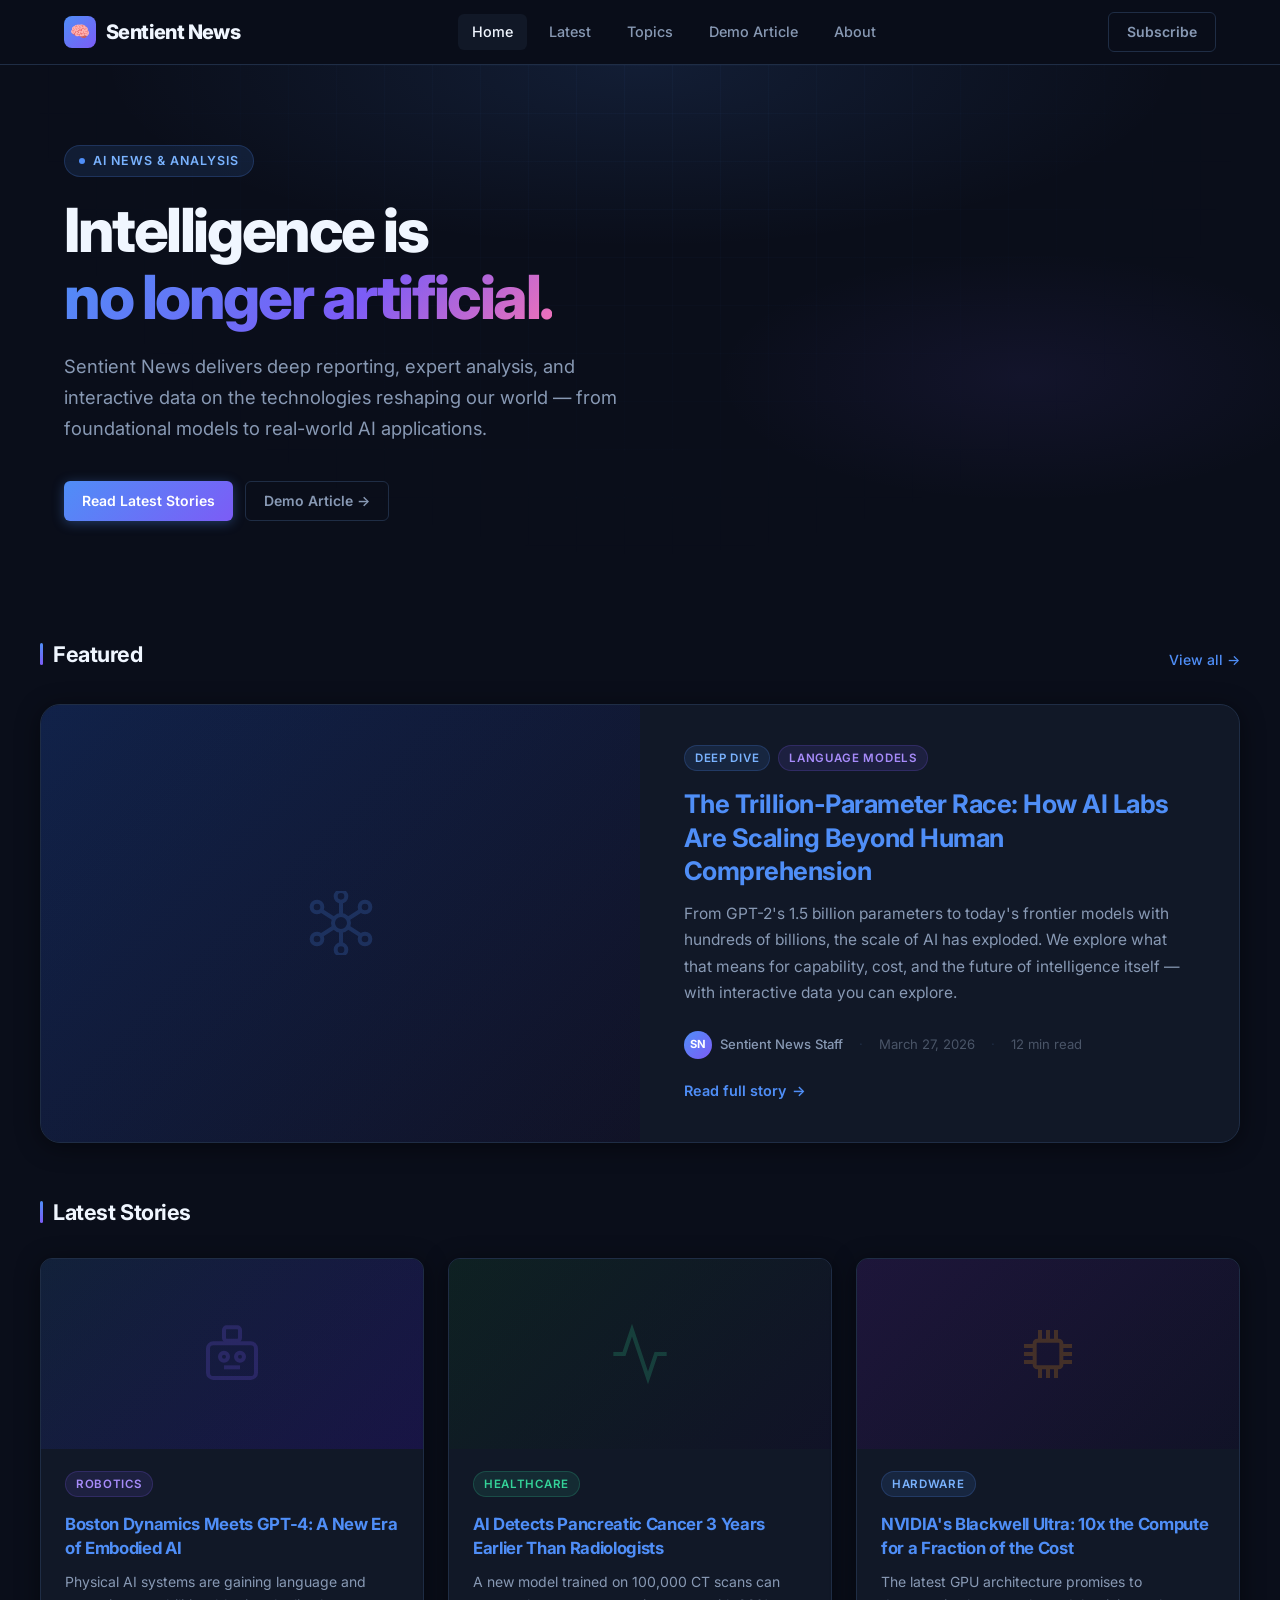
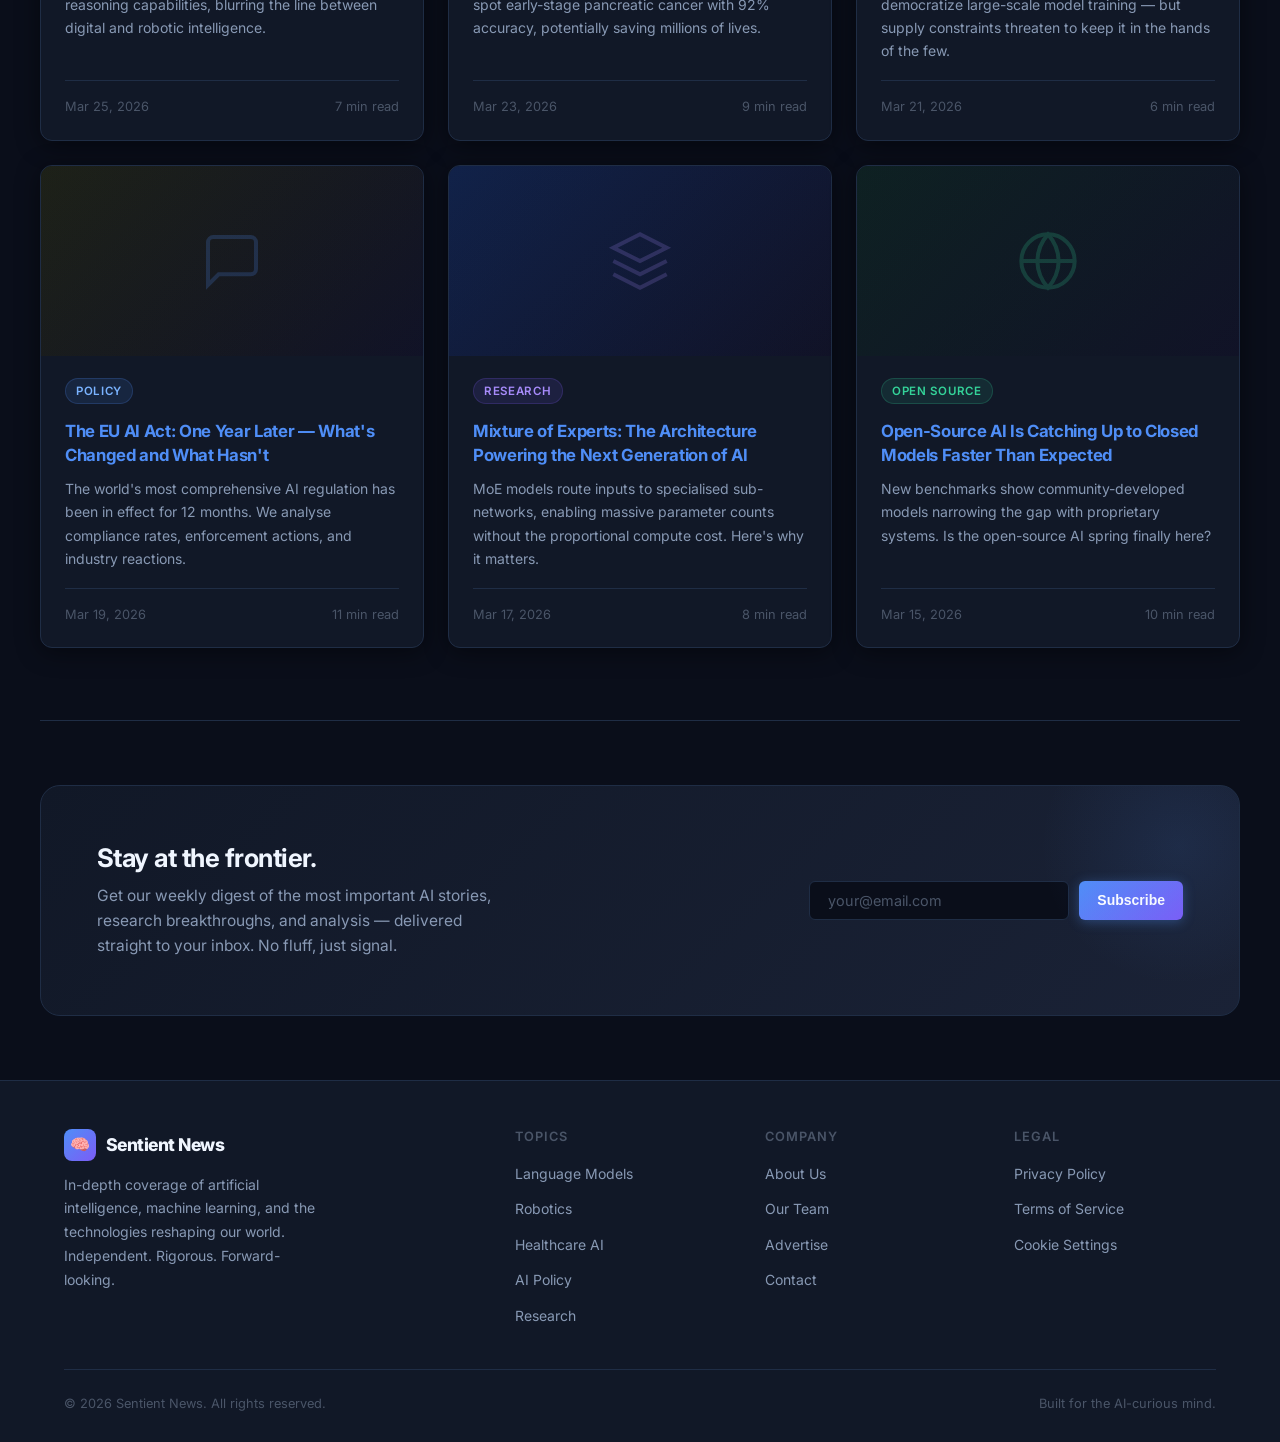
==== index.html @ 93f4b69e "Changes before error encountered Agent-Logs-Url: https://github.com/henleyhs/newsblog9eng/sessions/9" ====
<!DOCTYPE html>
<html lang="en">
<head>
  <meta charset="UTF-8" />
  <meta name="viewport" content="width=device-width, initial-scale=1.0" />
  <title>Sentient News — AI News &amp; Analysis</title>
  <meta name="description" content="Sentient News is your source for in-depth coverage of artificial intelligence, machine learning, and the future of technology." />

  <!-- Fonts -->
  <link rel="preconnect" href="https://fonts.googleapis.com" />
  <link rel="preconnect" href="https://fonts.gstatic.com" crossorigin />
  <link href="https://fonts.googleapis.com/css2?family=Inter:wght@400;500;600;700;800&display=swap" rel="stylesheet" />

  <!-- Styles -->
  <link rel="stylesheet" href="css/style.css" />

  <!-- Favicon (inline SVG data URI) -->
  <link rel="icon" href="data:image/svg+xml,<svg xmlns='http://www.w3.org/2000/svg' viewBox='0 0 32 32'><rect width='32' height='32' rx='8' fill='%234f8ef7'/><text y='22' x='5' font-size='18' fill='white'>🧠</text></svg>" />
</head>
<body>

  <!-- ═══════════════ NAVBAR ═══════════════ -->
  <header class="navbar" role="banner">
    <div class="navbar__inner">
      <a href="index.html" class="navbar__brand" aria-label="Sentient News home">
        <div class="navbar__brand-icon" aria-hidden="true">🧠</div>
        Sentient News
      </a>

      <nav class="navbar__nav" aria-label="Main navigation">
        <a href="index.html" class="active">Home</a>
        <a href="#latest">Latest</a>
        <a href="#topics">Topics</a>
        <a href="article.html">Demo Article</a>
        <a href="#about">About</a>
      </nav>

      <div class="navbar__cta">
        <a href="#newsletter" class="btn btn--outline">Subscribe</a>
        <button class="navbar__hamburger" aria-label="Toggle navigation" aria-expanded="false">
          <span></span><span></span><span></span>
        </button>
      </div>
    </div>
  </header>

  <!-- ═══════════════ HERO ═══════════════ -->
  <main>
    <section class="hero" aria-label="Site hero">
      <div class="hero__bg" aria-hidden="true"></div>
      <div class="hero__grid-lines" aria-hidden="true"></div>
      <div class="hero__inner">
        <div class="hero__eyebrow">
          <span class="hero__eyebrow-dot" aria-hidden="true"></span>
          AI News &amp; Analysis
        </div>
        <h1 class="hero__title">
          Intelligence is <br />
          <span class="hero__title-gradient">no longer artificial.</span>
        </h1>
        <p class="hero__subtitle">
          Sentient News delivers deep reporting, expert analysis, and interactive data on
          the technologies reshaping our world — from foundational models to real-world AI applications.
        </p>
        <div class="hero__actions">
          <a href="#latest" class="btn btn--primary">Read Latest Stories</a>
          <a href="article.html" class="btn btn--outline">Demo Article →</a>
        </div>
      </div>
    </section>

    <!-- ═══════════════ FEATURED ARTICLE ═══════════════ -->
    <section class="featured-section container" id="latest" aria-label="Featured article">
      <div class="section-header">
        <h2 class="section-title">Featured</h2>
        <a href="article.html" class="section-link">View all →</a>
      </div>

      <article class="featured-card">
        <div class="featured-card__image">
          <!-- Replace with: <img src="images/featured.jpg" alt="..." /> -->
          <div class="img-placeholder img-placeholder--neural" style="min-height:340px;">
            <svg xmlns="http://www.w3.org/2000/svg" viewBox="0 0 24 24" fill="none" stroke="#4f8ef7" stroke-width="1.5">
              <circle cx="12" cy="12" r="3"/>
              <circle cx="3"  cy="6"  r="2"/><circle cx="21" cy="6"  r="2"/>
              <circle cx="3"  cy="18" r="2"/><circle cx="21" cy="18" r="2"/>
              <circle cx="12" cy="2"  r="2"/><circle cx="12" cy="22" r="2"/>
              <line x1="12" y1="9"  x2="12" y2="4"/>
              <line x1="12" y1="15" x2="12" y2="20"/>
              <line x1="9.5"  y1="10.5" x2="4.8"  y2="7.5"/>
              <line x1="14.5" y1="10.5" x2="19.2" y2="7.5"/>
              <line x1="9.5"  y1="13.5" x2="4.8"  y2="16.5"/>
              <line x1="14.5" y1="13.5" x2="19.2" y2="16.5"/>
            </svg>
          </div>
        </div>
        <div class="featured-card__content">
          <div class="article-tags">
            <span class="tag">Deep Dive</span>
            <span class="tag tag--purple">Language Models</span>
          </div>
          <h3 class="article-title">
            <a href="article.html">The Trillion-Parameter Race: How AI Labs Are Scaling Beyond Human Comprehension</a>
          </h3>
          <p class="article-excerpt">
            From GPT-2's 1.5 billion parameters to today's frontier models with hundreds of billions,
            the scale of AI has exploded. We explore what that means for capability, cost,
            and the future of intelligence itself — with interactive data you can explore.
          </p>
          <div class="article-meta">
            <div class="article-meta__author">
              <div class="avatar" aria-hidden="true">SN</div>
              <span>Sentient News Staff</span>
            </div>
            <span class="article-meta__sep" aria-hidden="true">·</span>
            <span>March 27, 2026</span>
            <span class="article-meta__sep" aria-hidden="true">·</span>
            <span>12 min read</span>
          </div>
          <a href="article.html" class="read-more-link" aria-label="Read the full article about AI scaling">
            Read full story <span aria-hidden="true">→</span>
          </a>
        </div>
      </article>
    </section>

    <!-- ═══════════════ ARTICLE GRID ═══════════════ -->
    <section class="articles-section container" aria-label="Latest articles">
      <div class="section-header">
        <h2 class="section-title">Latest Stories</h2>
      </div>

      <div class="articles-grid" id="latest-articles">

        <!-- Card 1 -->
        <article class="article-card">
          <div class="article-card__image">
            <!-- Replace with: <img src="images/article-1.jpg" alt="..." /> -->
            <div class="img-placeholder img-placeholder--robot">
              <svg xmlns="http://www.w3.org/2000/svg" viewBox="0 0 24 24" fill="none" stroke="#7c5cf6" stroke-width="1.5">
                <rect x="3" y="8" width="18" height="13" rx="2"/><rect x="9" y="2" width="6" height="5" rx="1"/>
                <line x1="12" y1="7" x2="12" y2="8"/>
                <circle cx="9"  cy="13" r="1.5"/><circle cx="15" cy="13" r="1.5"/>
                <line x1="9" y1="17" x2="15" y2="17"/>
              </svg>
            </div>
          </div>
          <div class="article-card__body">
            <div class="article-tags"><span class="tag tag--purple">Robotics</span></div>
            <h3 class="article-card__title">
              <a href="article.html">Boston Dynamics Meets GPT-4: A New Era of Embodied AI</a>
            </h3>
            <p class="article-card__excerpt">
              Physical AI systems are gaining language and reasoning capabilities, blurring the line between digital and robotic intelligence.
            </p>
            <div class="article-card__footer">
              <span>Mar 25, 2026</span>
              <span>7 min read</span>
            </div>
          </div>
        </article>

        <!-- Card 2 -->
        <article class="article-card">
          <div class="article-card__image">
            <div class="img-placeholder img-placeholder--data">
              <svg xmlns="http://www.w3.org/2000/svg" viewBox="0 0 24 24" fill="none" stroke="#34d399" stroke-width="1.5">
                <polyline points="22 12 18 12 15 21 9 3 6 12 2 12"/>
              </svg>
            </div>
          </div>
          <div class="article-card__body">
            <div class="article-tags"><span class="tag tag--green">Healthcare</span></div>
            <h3 class="article-card__title">
              <a href="article.html">AI Detects Pancreatic Cancer 3 Years Earlier Than Radiologists</a>
            </h3>
            <p class="article-card__excerpt">
              A new model trained on 100,000 CT scans can spot early-stage pancreatic cancer with 92% accuracy, potentially saving millions of lives.
            </p>
            <div class="article-card__footer">
              <span>Mar 23, 2026</span>
              <span>9 min read</span>
            </div>
          </div>
        </article>

        <!-- Card 3 -->
        <article class="article-card">
          <div class="article-card__image">
            <div class="img-placeholder img-placeholder--chip">
              <svg xmlns="http://www.w3.org/2000/svg" viewBox="0 0 24 24" fill="none" stroke="#f59e0b" stroke-width="1.5">
                <rect x="7" y="7" width="10" height="10" rx="1"/>
                <line x1="9" y1="7" x2="9" y2="3"/><line x1="12" y1="7" x2="12" y2="3"/><line x1="15" y1="7" x2="15" y2="3"/>
                <line x1="9" y1="21" x2="9" y2="17"/><line x1="12" y1="21" x2="12" y2="17"/><line x1="15" y1="21" x2="15" y2="17"/>
                <line x1="7" y1="9" x2="3" y2="9"/><line x1="7" y1="12" x2="3" y2="12"/><line x1="7" y1="15" x2="3" y2="15"/>
                <line x1="21" y1="9" x2="17" y2="9"/><line x1="21" y1="12" x2="17" y2="12"/><line x1="21" y1="15" x2="17" y2="15"/>
              </svg>
            </div>
          </div>
          <div class="article-card__body">
            <div class="article-tags"><span class="tag">Hardware</span></div>
            <h3 class="article-card__title">
              <a href="article.html">NVIDIA's Blackwell Ultra: 10x the Compute for a Fraction of the Cost</a>
            </h3>
            <p class="article-card__excerpt">
              The latest GPU architecture promises to democratize large-scale model training — but supply constraints threaten to keep it in the hands of the few.
            </p>
            <div class="article-card__footer">
              <span>Mar 21, 2026</span>
              <span>6 min read</span>
            </div>
          </div>
        </article>

        <!-- Card 4 -->
        <article class="article-card">
          <div class="article-card__image">
            <div class="img-placeholder img-placeholder--lang">
              <svg xmlns="http://www.w3.org/2000/svg" viewBox="0 0 24 24" fill="none" stroke="#4f8ef7" stroke-width="1.5">
                <path d="M21 15a2 2 0 0 1-2 2H7l-4 4V5a2 2 0 0 1 2-2h14a2 2 0 0 1 2 2z"/>
              </svg>
            </div>
          </div>
          <div class="article-card__body">
            <div class="article-tags"><span class="tag">Policy</span></div>
            <h3 class="article-card__title">
              <a href="article.html">The EU AI Act: One Year Later — What's Changed and What Hasn't</a>
            </h3>
            <p class="article-card__excerpt">
              The world's most comprehensive AI regulation has been in effect for 12 months. We analyse compliance rates, enforcement actions, and industry reactions.
            </p>
            <div class="article-card__footer">
              <span>Mar 19, 2026</span>
              <span>11 min read</span>
            </div>
          </div>
        </article>

        <!-- Card 5 -->
        <article class="article-card">
          <div class="article-card__image">
            <div class="img-placeholder img-placeholder--neural">
              <svg xmlns="http://www.w3.org/2000/svg" viewBox="0 0 24 24" fill="none" stroke="#a78bfa" stroke-width="1.5">
                <path d="M12 2L2 7l10 5 10-5-10-5z"/>
                <path d="M2 17l10 5 10-5"/>
                <path d="M2 12l10 5 10-5"/>
              </svg>
            </div>
          </div>
          <div class="article-card__body">
            <div class="article-tags"><span class="tag tag--purple">Research</span></div>
            <h3 class="article-card__title">
              <a href="article.html">Mixture of Experts: The Architecture Powering the Next Generation of AI</a>
            </h3>
            <p class="article-card__excerpt">
              MoE models route inputs to specialised sub-networks, enabling massive parameter counts without the proportional compute cost. Here's why it matters.
            </p>
            <div class="article-card__footer">
              <span>Mar 17, 2026</span>
              <span>8 min read</span>
            </div>
          </div>
        </article>

        <!-- Card 6 -->
        <article class="article-card">
          <div class="article-card__image">
            <div class="img-placeholder img-placeholder--data">
              <svg xmlns="http://www.w3.org/2000/svg" viewBox="0 0 24 24" fill="none" stroke="#34d399" stroke-width="1.5">
                <circle cx="12" cy="12" r="10"/>
                <line x1="2" y1="12" x2="22" y2="12"/>
                <path d="M12 2a15.3 15.3 0 0 1 4 10 15.3 15.3 0 0 1-4 10 15.3 15.3 0 0 1-4-10 15.3 15.3 0 0 1 4-10z"/>
              </svg>
            </div>
          </div>
          <div class="article-card__body">
            <div class="article-tags"><span class="tag tag--green">Open Source</span></div>
            <h3 class="article-card__title">
              <a href="article.html">Open-Source AI Is Catching Up to Closed Models Faster Than Expected</a>
            </h3>
            <p class="article-card__excerpt">
              New benchmarks show community-developed models narrowing the gap with proprietary systems. Is the open-source AI spring finally here?
            </p>
            <div class="article-card__footer">
              <span>Mar 15, 2026</span>
              <span>10 min read</span>
            </div>
          </div>
        </article>

      </div><!-- /.articles-grid -->
    </section>

    <!-- ═══════════════ NEWSLETTER ═══════════════ -->
    <section class="newsletter-section container" id="newsletter" aria-label="Newsletter signup">
      <div class="newsletter-box">
        <div class="newsletter-box__text">
          <h2>Stay at the frontier.</h2>
          <p>
            Get our weekly digest of the most important AI stories, research breakthroughs,
            and analysis — delivered straight to your inbox. No fluff, just signal.
          </p>
        </div>
        <form class="newsletter-form" aria-label="Email subscription form">
          <label for="newsletter-email" class="sr-only">Email address</label>
          <input
            type="email"
            id="newsletter-email"
            name="email"
            placeholder="your@email.com"
            required
            autocomplete="email"
          />
          <button type="submit" class="btn btn--primary">Subscribe</button>
        </form>
      </div>
    </section>

  </main>

  <!-- ═══════════════ FOOTER ═══════════════ -->
  <footer class="footer" role="contentinfo" id="about">
    <div class="footer__inner">
      <div class="footer__top">
        <div class="footer__brand">
          <a href="index.html" class="navbar__brand" style="font-size:1.1rem;">
            <div class="navbar__brand-icon" aria-hidden="true">🧠</div>
            Sentient News
          </a>
          <p>
            In-depth coverage of artificial intelligence, machine learning,
            and the technologies reshaping our world. Independent. Rigorous. Forward-looking.
          </p>
        </div>

        <div class="footer__col">
          <h4>Topics</h4>
          <ul>
            <li><a href="#">Language Models</a></li>
            <li><a href="#">Robotics</a></li>
            <li><a href="#">Healthcare AI</a></li>
            <li><a href="#">AI Policy</a></li>
            <li><a href="#">Research</a></li>
          </ul>
        </div>

        <div class="footer__col">
          <h4>Company</h4>
          <ul>
            <li><a href="#">About Us</a></li>
            <li><a href="#">Our Team</a></li>
            <li><a href="#">Advertise</a></li>
            <li><a href="#">Contact</a></li>
          </ul>
        </div>

        <div class="footer__col">
          <h4>Legal</h4>
          <ul>
            <li><a href="#">Privacy Policy</a></li>
            <li><a href="#">Terms of Service</a></li>
            <li><a href="#">Cookie Settings</a></li>
          </ul>
        </div>
      </div>

      <div class="footer__bottom">
        <span>© 2026 Sentient News. All rights reserved.</span>
        <span>Built for the AI-curious mind.</span>
      </div>
    </div>
  </footer>

  <!-- Visually hidden utility -->
  <style>.sr-only{position:absolute;width:1px;height:1px;padding:0;margin:-1px;overflow:hidden;clip:rect(0,0,0,0);white-space:nowrap;border:0}</style>

  <!-- Scripts -->
  <script src="js/main.js"></script>
</body>
</html>
---- css/style.css ----
/* =========================================
   Sentient News — Global Styles
   ========================================= */

:root {
  --color-bg: #0a0e1a;
  --color-surface: #111827;
  --color-surface-2: #1a2236;
  --color-border: #1f2d45;
  --color-accent: #4f8ef7;
  --color-accent-2: #7c5cf6;
  --color-accent-glow: rgba(79, 142, 247, 0.18);
  --color-text: #e2e8f0;
  --color-text-muted: #8899b4;
  --color-text-faint: #4a5568;
  --color-heading: #f0f6ff;
  --color-tag-bg: rgba(79, 142, 247, 0.12);
  --color-tag-text: #7ab3ff;
  --color-success: #34d399;
  --radius-sm: 6px;
  --radius-md: 12px;
  --radius-lg: 20px;
  --font-sans: 'Inter', system-ui, -apple-system, BlinkMacSystemFont, 'Segoe UI', sans-serif;
  --font-mono: 'JetBrains Mono', 'Fira Code', monospace;
  --shadow-card: 0 4px 24px rgba(0, 0, 0, 0.45);
  --shadow-glow: 0 0 32px rgba(79, 142, 247, 0.15);
  --transition: 0.22s ease;
  --max-width: 1200px;
}

/* ---------- Reset ---------- */
*, *::before, *::after { box-sizing: border-box; margin: 0; padding: 0; }
html { scroll-behavior: smooth; }
body {
  font-family: var(--font-sans);
  background-color: var(--color-bg);
  color: var(--color-text);
  line-height: 1.6;
  min-height: 100vh;
  -webkit-font-smoothing: antialiased;
}
img { display: block; max-width: 100%; height: auto; }
a { color: var(--color-accent); text-decoration: none; transition: color var(--transition); }
a:hover { color: #79b0ff; }
ul, ol { list-style: none; }

/* ---------- Typography ---------- */
h1, h2, h3, h4, h5 {
  color: var(--color-heading);
  line-height: 1.25;
  font-weight: 700;
  letter-spacing: -0.02em;
}
p { color: var(--color-text); }

/* ---------- Layout ---------- */
.container {
  max-width: var(--max-width);
  margin: 0 auto;
  padding: 0 24px;
}

/* =========================================
   NAVBAR
   ========================================= */
.navbar {
  position: sticky;
  top: 0;
  z-index: 100;
  background: rgba(10, 14, 26, 0.88);
  backdrop-filter: blur(16px);
  -webkit-backdrop-filter: blur(16px);
  border-bottom: 1px solid var(--color-border);
}

.navbar__inner {
  display: flex;
  align-items: center;
  justify-content: space-between;
  height: 64px;
  max-width: var(--max-width);
  margin: 0 auto;
  padding: 0 24px;
}

.navbar__brand {
  display: flex;
  align-items: center;
  gap: 10px;
  color: var(--color-heading);
  font-weight: 800;
  font-size: 1.25rem;
  letter-spacing: -0.03em;
  text-decoration: none;
}

.navbar__brand-icon {
  width: 32px;
  height: 32px;
  background: linear-gradient(135deg, var(--color-accent), var(--color-accent-2));
  border-radius: 8px;
  display: flex;
  align-items: center;
  justify-content: center;
  font-size: 1rem;
  color: #fff;
  flex-shrink: 0;
}

.navbar__nav {
  display: flex;
  align-items: center;
  gap: 8px;
}

.navbar__nav a {
  padding: 6px 14px;
  border-radius: var(--radius-sm);
  font-size: 0.9rem;
  font-weight: 500;
  color: var(--color-text-muted);
  transition: color var(--transition), background var(--transition);
}
.navbar__nav a:hover,
.navbar__nav a.active {
  color: var(--color-heading);
  background: var(--color-surface);
}

.navbar__cta {
  display: flex;
  align-items: center;
  gap: 12px;
}

.btn {
  display: inline-flex;
  align-items: center;
  gap: 6px;
  padding: 8px 18px;
  border-radius: var(--radius-sm);
  font-size: 0.875rem;
  font-weight: 600;
  border: none;
  cursor: pointer;
  transition: all var(--transition);
  text-decoration: none;
}

.btn--primary {
  background: linear-gradient(135deg, var(--color-accent), var(--color-accent-2));
  color: #fff;
  box-shadow: 0 2px 12px rgba(79, 142, 247, 0.35);
}
.btn--primary:hover {
  color: #fff;
  filter: brightness(1.1);
  transform: translateY(-1px);
  box-shadow: 0 4px 20px rgba(79, 142, 247, 0.5);
}

.btn--outline {
  background: transparent;
  color: var(--color-text-muted);
  border: 1px solid var(--color-border);
}
.btn--outline:hover {
  color: var(--color-heading);
  border-color: var(--color-accent);
  background: var(--color-accent-glow);
}

/* Hamburger (mobile) */
.navbar__hamburger {
  display: none;
  flex-direction: column;
  gap: 5px;
  cursor: pointer;
  background: none;
  border: none;
  padding: 4px;
}
.navbar__hamburger span {
  display: block;
  width: 22px;
  height: 2px;
  background: var(--color-text-muted);
  border-radius: 2px;
  transition: all var(--transition);
}

/* =========================================
   HERO
   ========================================= */
.hero {
  position: relative;
  padding: 80px 0 64px;
  overflow: hidden;
}

.hero__bg {
  position: absolute;
  inset: 0;
  pointer-events: none;
  background:
    radial-gradient(ellipse 60% 50% at 50% 0%, rgba(79, 142, 247, 0.12) 0%, transparent 70%),
    radial-gradient(ellipse 40% 40% at 80% 60%, rgba(124, 92, 246, 0.08) 0%, transparent 60%);
}

.hero__grid-lines {
  position: absolute;
  inset: 0;
  background-image:
    linear-gradient(rgba(79, 142, 247, 0.04) 1px, transparent 1px),
    linear-gradient(90deg, rgba(79, 142, 247, 0.04) 1px, transparent 1px);
  background-size: 48px 48px;
  mask-image: radial-gradient(ellipse at 50% 0%, black 0%, transparent 70%);
}

.hero__inner {
  position: relative;
  max-width: var(--max-width);
  margin: 0 auto;
  padding: 0 24px;
}

.hero__eyebrow {
  display: inline-flex;
  align-items: center;
  gap: 8px;
  background: var(--color-tag-bg);
  border: 1px solid rgba(79, 142, 247, 0.2);
  color: var(--color-tag-text);
  font-size: 0.78rem;
  font-weight: 600;
  letter-spacing: 0.08em;
  text-transform: uppercase;
  padding: 5px 14px;
  border-radius: 999px;
  margin-bottom: 20px;
}

.hero__eyebrow-dot {
  width: 6px;
  height: 6px;
  background: var(--color-accent);
  border-radius: 50%;
  animation: pulse-dot 2s ease infinite;
}

@keyframes pulse-dot {
  0%, 100% { opacity: 1; transform: scale(1); }
  50% { opacity: 0.5; transform: scale(0.7); }
}

.hero__title {
  font-size: clamp(2.4rem, 5vw, 3.8rem);
  font-weight: 800;
  line-height: 1.1;
  letter-spacing: -0.04em;
  margin-bottom: 20px;
  max-width: 700px;
}

.hero__title-gradient {
  background: linear-gradient(135deg, var(--color-accent) 0%, var(--color-accent-2) 60%, #f472b6 100%);
  -webkit-background-clip: text;
  -webkit-text-fill-color: transparent;
  background-clip: text;
}

.hero__subtitle {
  font-size: 1.15rem;
  color: var(--color-text-muted);
  max-width: 560px;
  margin-bottom: 36px;
  line-height: 1.7;
}

.hero__actions {
  display: flex;
  gap: 12px;
  flex-wrap: wrap;
}

/* =========================================
   FEATURED ARTICLE (big card)
   ========================================= */
.featured-section {
  padding: 56px 0;
}

.section-header {
  display: flex;
  align-items: baseline;
  justify-content: space-between;
  margin-bottom: 32px;
}

.section-title {
  font-size: 1.35rem;
  font-weight: 700;
  color: var(--color-heading);
  display: flex;
  align-items: center;
  gap: 10px;
}

.section-title::before {
  content: '';
  display: block;
  width: 3px;
  height: 22px;
  background: linear-gradient(180deg, var(--color-accent), var(--color-accent-2));
  border-radius: 2px;
  flex-shrink: 0;
}

.section-link {
  font-size: 0.875rem;
  color: var(--color-accent);
  font-weight: 500;
}

/* Featured card */
.featured-card {
  display: grid;
  grid-template-columns: 1fr 1fr;
  gap: 0;
  background: var(--color-surface);
  border: 1px solid var(--color-border);
  border-radius: var(--radius-lg);
  overflow: hidden;
  box-shadow: var(--shadow-card);
  transition: box-shadow var(--transition), transform var(--transition);
}
.featured-card:hover {
  box-shadow: var(--shadow-glow), var(--shadow-card);
  transform: translateY(-2px);
}

.featured-card__image {
  position: relative;
  min-height: 340px;
  overflow: hidden;
}

.featured-card__image img,
.featured-card__image .img-placeholder {
  width: 100%;
  height: 100%;
  object-fit: cover;
}

.featured-card__content {
  padding: 40px 44px;
  display: flex;
  flex-direction: column;
  justify-content: center;
}

.article-tags {
  display: flex;
  flex-wrap: wrap;
  gap: 8px;
  margin-bottom: 16px;
}

.tag {
  display: inline-block;
  background: var(--color-tag-bg);
  color: var(--color-tag-text);
  border: 1px solid rgba(79, 142, 247, 0.2);
  font-size: 0.72rem;
  font-weight: 600;
  letter-spacing: 0.06em;
  text-transform: uppercase;
  padding: 3px 10px;
  border-radius: 999px;
}

.tag--purple {
  background: rgba(124, 92, 246, 0.12);
  color: #a78bfa;
  border-color: rgba(124, 92, 246, 0.2);
}

.tag--green {
  background: rgba(52, 211, 153, 0.1);
  color: #34d399;
  border-color: rgba(52, 211, 153, 0.2);
}

.article-title {
  font-size: 1.6rem;
  font-weight: 700;
  color: var(--color-heading);
  margin-bottom: 14px;
  line-height: 1.3;
}

.article-excerpt {
  color: var(--color-text-muted);
  font-size: 0.97rem;
  line-height: 1.7;
  margin-bottom: 24px;
}

.article-meta {
  display: flex;
  align-items: center;
  gap: 16px;
  font-size: 0.82rem;
  color: var(--color-text-faint);
}

.article-meta__author {
  display: flex;
  align-items: center;
  gap: 8px;
  color: var(--color-text-muted);
  font-weight: 500;
}

.avatar {
  width: 28px;
  height: 28px;
  border-radius: 50%;
  background: linear-gradient(135deg, var(--color-accent), var(--color-accent-2));
  display: flex;
  align-items: center;
  justify-content: center;
  font-size: 0.7rem;
  font-weight: 700;
  color: #fff;
  flex-shrink: 0;
}

.article-meta__sep { color: var(--color-border); }

.read-more-link {
  display: inline-flex;
  align-items: center;
  gap: 6px;
  margin-top: 20px;
  color: var(--color-accent);
  font-weight: 600;
  font-size: 0.9rem;
  transition: gap var(--transition);
}
.read-more-link:hover { gap: 10px; color: #79b0ff; }

/* =========================================
   ARTICLE GRID
   ========================================= */
.articles-section {
  padding: 0 0 72px;
}

.articles-grid {
  display: grid;
  grid-template-columns: repeat(3, 1fr);
  gap: 24px;
}

.article-card {
  background: var(--color-surface);
  border: 1px solid var(--color-border);
  border-radius: var(--radius-md);
  overflow: hidden;
  box-shadow: var(--shadow-card);
  transition: box-shadow var(--transition), transform var(--transition), border-color var(--transition);
  display: flex;
  flex-direction: column;
}
.article-card:hover {
  transform: translateY(-3px);
  box-shadow: var(--shadow-glow), var(--shadow-card);
  border-color: rgba(79, 142, 247, 0.3);
}

.article-card__image {
  position: relative;
  height: 190px;
  overflow: hidden;
}
.article-card__image img,
.article-card__image .img-placeholder {
  width: 100%;
  height: 100%;
  object-fit: cover;
  transition: transform 0.4s ease;
}
.article-card:hover .article-card__image img,
.article-card:hover .article-card__image .img-placeholder { transform: scale(1.04); }

.article-card__body {
  padding: 22px 24px;
  flex: 1;
  display: flex;
  flex-direction: column;
}

.article-card__title {
  font-size: 1.05rem;
  font-weight: 700;
  color: var(--color-heading);
  margin-bottom: 10px;
  line-height: 1.4;
}

.article-card__excerpt {
  font-size: 0.875rem;
  color: var(--color-text-muted);
  line-height: 1.65;
  flex: 1;
  margin-bottom: 18px;
}

.article-card__footer {
  display: flex;
  align-items: center;
  justify-content: space-between;
  padding-top: 16px;
  border-top: 1px solid var(--color-border);
  font-size: 0.8rem;
  color: var(--color-text-faint);
}

/* =========================================
   IMAGE PLACEHOLDER (SVG-based)
   ========================================= */
.img-placeholder {
  display: flex;
  align-items: center;
  justify-content: center;
  background: var(--color-surface-2);
  position: relative;
  overflow: hidden;
}

.img-placeholder::before {
  content: '';
  position: absolute;
  inset: 0;
  background: linear-gradient(135deg,
    rgba(79, 142, 247, 0.06) 0%,
    rgba(124, 92, 246, 0.06) 100%
  );
}

.img-placeholder svg {
  width: 64px;
  height: 64px;
  opacity: 0.2;
  position: relative;
  z-index: 1;
}

/* Themed placeholders */
.img-placeholder--neural { background: linear-gradient(135deg, #0d1b3e 0%, #0a0e1a 100%); }
.img-placeholder--robot  { background: linear-gradient(135deg, #0e1a2e 0%, #12103a 100%); }
.img-placeholder--data   { background: linear-gradient(135deg, #0a1a15 0%, #0a0e1a 100%); }
.img-placeholder--chip   { background: linear-gradient(135deg, #1a0e2e 0%, #0a0e1a 100%); }
.img-placeholder--lang   { background: linear-gradient(135deg, #1a1a0a 0%, #0a0e1a 100%); }

/* =========================================
   NEWSLETTER STRIP
   ========================================= */
.newsletter-section {
  padding: 64px 0;
  border-top: 1px solid var(--color-border);
}

.newsletter-box {
  background: linear-gradient(135deg, var(--color-surface) 0%, var(--color-surface-2) 100%);
  border: 1px solid var(--color-border);
  border-radius: var(--radius-lg);
  padding: 56px;
  display: flex;
  align-items: center;
  justify-content: space-between;
  gap: 40px;
  position: relative;
  overflow: hidden;
}

.newsletter-box::before {
  content: '';
  position: absolute;
  top: -80px;
  right: -80px;
  width: 280px;
  height: 280px;
  background: radial-gradient(circle, rgba(79, 142, 247, 0.1) 0%, transparent 70%);
  pointer-events: none;
}

.newsletter-box__text h2 {
  font-size: 1.6rem;
  margin-bottom: 10px;
}
.newsletter-box__text p {
  color: var(--color-text-muted);
  max-width: 420px;
  font-size: 0.97rem;
}

.newsletter-form {
  display: flex;
  gap: 10px;
  flex-shrink: 0;
}

.newsletter-form input {
  padding: 10px 18px;
  background: var(--color-bg);
  border: 1px solid var(--color-border);
  border-radius: var(--radius-sm);
  color: var(--color-text);
  font-size: 0.9rem;
  font-family: var(--font-sans);
  width: 260px;
  transition: border-color var(--transition), box-shadow var(--transition);
  outline: none;
}
.newsletter-form input::placeholder { color: var(--color-text-faint); }
.newsletter-form input:focus {
  border-color: var(--color-accent);
  box-shadow: 0 0 0 3px rgba(79, 142, 247, 0.15);
}

/* =========================================
   FOOTER
   ========================================= */
.footer {
  background: var(--color-surface);
  border-top: 1px solid var(--color-border);
  padding: 48px 0 28px;
}

.footer__inner {
  max-width: var(--max-width);
  margin: 0 auto;
  padding: 0 24px;
}

.footer__top {
  display: grid;
  grid-template-columns: 2fr 1fr 1fr 1fr;
  gap: 48px;
  margin-bottom: 40px;
}

.footer__brand p {
  color: var(--color-text-muted);
  font-size: 0.875rem;
  line-height: 1.7;
  margin-top: 12px;
  max-width: 260px;
}

.footer__col h4 {
  font-size: 0.8rem;
  font-weight: 600;
  letter-spacing: 0.08em;
  text-transform: uppercase;
  color: var(--color-text-faint);
  margin-bottom: 16px;
}

.footer__col ul li + li { margin-top: 10px; }
.footer__col ul li a {
  color: var(--color-text-muted);
  font-size: 0.875rem;
  transition: color var(--transition);
}
.footer__col ul li a:hover { color: var(--color-heading); }

.footer__bottom {
  display: flex;
  align-items: center;
  justify-content: space-between;
  padding-top: 24px;
  border-top: 1px solid var(--color-border);
  font-size: 0.8rem;
  color: var(--color-text-faint);
}

/* =========================================
   ARTICLE PAGE
   ========================================= */
.article-page {
  max-width: 780px;
  margin: 0 auto;
  padding: 56px 24px 96px;
}

.article-page__header {
  margin-bottom: 40px;
}

.article-page__eyebrow {
  display: flex;
  align-items: center;
  gap: 12px;
  margin-bottom: 20px;
  flex-wrap: wrap;
}

.article-page__title {
  font-size: clamp(2rem, 4vw, 2.8rem);
  font-weight: 800;
  letter-spacing: -0.03em;
  line-height: 1.2;
  margin-bottom: 20px;
}

.article-page__subtitle {
  font-size: 1.15rem;
  color: var(--color-text-muted);
  line-height: 1.7;
  margin-bottom: 28px;
}

.article-page__meta {
  display: flex;
  align-items: center;
  gap: 20px;
  padding: 18px 0;
  border-top: 1px solid var(--color-border);
  border-bottom: 1px solid var(--color-border);
  flex-wrap: wrap;
}

.article-page__author {
  display: flex;
  align-items: center;
  gap: 10px;
}

.article-page__author-name { font-weight: 600; font-size: 0.9rem; color: var(--color-heading); }
.article-page__author-role { font-size: 0.78rem; color: var(--color-text-faint); margin-top: 1px; }

.meta-divider { color: var(--color-border); font-size: 1.2rem; }

.meta-item {
  display: flex;
  align-items: center;
  gap: 6px;
  font-size: 0.82rem;
  color: var(--color-text-faint);
}

/* Hero image */
.article-page__hero-image {
  width: 100%;
  height: 400px;
  border-radius: var(--radius-md);
  overflow: hidden;
  margin: 36px 0;
}

.article-page__hero-image img,
.article-page__hero-image .img-placeholder {
  width: 100%;
  height: 100%;
  object-fit: cover;
}

/* Article body */
.article-body {
  font-size: 1.05rem;
  line-height: 1.8;
  color: var(--color-text);
}

.article-body h2 {
  font-size: 1.6rem;
  font-weight: 700;
  color: var(--color-heading);
  margin: 48px 0 16px;
  padding-top: 16px;
}

.article-body h3 {
  font-size: 1.2rem;
  font-weight: 600;
  color: var(--color-heading);
  margin: 32px 0 12px;
}

.article-body p {
  margin-bottom: 22px;
}

.article-body strong {
  color: var(--color-heading);
  font-weight: 600;
}

.article-body ul, .article-body ol {
  list-style: disc;
  padding-left: 28px;
  margin-bottom: 22px;
}
.article-body ol { list-style: decimal; }
.article-body li { margin-bottom: 8px; }

.article-body blockquote {
  border-left: 3px solid var(--color-accent);
  margin: 32px 0;
  padding: 20px 28px;
  background: var(--color-surface);
  border-radius: 0 var(--radius-sm) var(--radius-sm) 0;
  font-style: italic;
  color: var(--color-text-muted);
  font-size: 1.05rem;
}
.article-body blockquote cite {
  display: block;
  margin-top: 8px;
  font-style: normal;
  font-size: 0.85rem;
  font-weight: 600;
  color: var(--color-accent);
}

.article-body code {
  font-family: var(--font-mono);
  background: var(--color-surface-2);
  color: #79c0ff;
  padding: 2px 6px;
  border-radius: 4px;
  font-size: 0.92em;
}

/* Inline figure */
.article-figure {
  margin: 36px 0;
  border-radius: var(--radius-md);
  overflow: hidden;
  border: 1px solid var(--color-border);
}

.article-figure img,
.article-figure .img-placeholder {
  width: 100%;
  height: 300px;
  object-fit: cover;
}

.article-figure figcaption {
  padding: 12px 20px;
  background: var(--color-surface);
  font-size: 0.82rem;
  color: var(--color-text-faint);
  text-align: center;
  font-style: italic;
}

/* =========================================
   CHART SECTION (article page)
   ========================================= */
.chart-section {
  background: var(--color-surface);
  border: 1px solid var(--color-border);
  border-radius: var(--radius-md);
  padding: 32px;
  margin: 40px 0;
}

.chart-section__header {
  margin-bottom: 8px;
}

.chart-section__title {
  font-size: 1rem;
  font-weight: 700;
  color: var(--color-heading);
  margin-bottom: 6px;
}

.chart-section__desc {
  font-size: 0.82rem;
  color: var(--color-text-faint);
  margin-bottom: 24px;
}

.chart-tabs {
  display: flex;
  gap: 6px;
  margin-bottom: 24px;
  flex-wrap: wrap;
}

.chart-tab {
  padding: 6px 16px;
  border-radius: var(--radius-sm);
  font-size: 0.82rem;
  font-weight: 600;
  cursor: pointer;
  background: transparent;
  color: var(--color-text-muted);
  border: 1px solid var(--color-border);
  transition: all var(--transition);
  font-family: var(--font-sans);
}

.chart-tab:hover {
  color: var(--color-heading);
  border-color: var(--color-accent);
}

.chart-tab.active {
  background: var(--color-accent-glow);
  color: var(--color-accent);
  border-color: var(--color-accent);
}

.chart-wrapper {
  position: relative;
  height: 320px;
}

.chart-footer {
  display: flex;
  align-items: center;
  gap: 20px;
  margin-top: 16px;
  font-size: 0.78rem;
  color: var(--color-text-faint);
  flex-wrap: wrap;
}

.chart-legend-item {
  display: flex;
  align-items: center;
  gap: 6px;
}

.chart-legend-dot {
  width: 10px;
  height: 10px;
  border-radius: 50%;
  flex-shrink: 0;
}

/* =========================================
   KEY STATS / CALLOUT BOXES
   ========================================= */
.stats-grid {
  display: grid;
  grid-template-columns: repeat(3, 1fr);
  gap: 16px;
  margin: 36px 0;
}

.stat-card {
  background: var(--color-surface);
  border: 1px solid var(--color-border);
  border-radius: var(--radius-md);
  padding: 24px;
  text-align: center;
}

.stat-card__value {
  font-size: 2rem;
  font-weight: 800;
  background: linear-gradient(135deg, var(--color-accent), var(--color-accent-2));
  -webkit-background-clip: text;
  -webkit-text-fill-color: transparent;
  background-clip: text;
  line-height: 1.1;
  margin-bottom: 6px;
}

.stat-card__label {
  font-size: 0.8rem;
  color: var(--color-text-faint);
  line-height: 1.4;
}

/* Callout box */
.callout {
  background: var(--color-surface);
  border: 1px solid var(--color-border);
  border-left: 3px solid var(--color-accent);
  border-radius: var(--radius-sm);
  padding: 20px 24px;
  margin: 28px 0;
  font-size: 0.95rem;
  color: var(--color-text-muted);
}

.callout strong {
  display: block;
  color: var(--color-accent);
  font-size: 0.78rem;
  text-transform: uppercase;
  letter-spacing: 0.07em;
  margin-bottom: 6px;
}

/* =========================================
   BACK LINK
   ========================================= */
.back-link {
  display: inline-flex;
  align-items: center;
  gap: 8px;
  font-size: 0.875rem;
  color: var(--color-text-muted);
  font-weight: 500;
  margin-bottom: 32px;
  transition: color var(--transition);
}
.back-link:hover { color: var(--color-heading); }

/* =========================================
   SIDEBAR / RELATED ARTICLES (article page)
   ========================================= */
.article-layout {
  display: grid;
  grid-template-columns: 1fr 280px;
  gap: 48px;
  max-width: var(--max-width);
  margin: 0 auto;
  padding: 40px 24px 96px;
}

.sidebar {
  position: sticky;
  top: 88px;
  align-self: start;
}

.sidebar__section {
  margin-bottom: 36px;
}

.sidebar__title {
  font-size: 0.78rem;
  font-weight: 600;
  letter-spacing: 0.08em;
  text-transform: uppercase;
  color: var(--color-text-faint);
  margin-bottom: 16px;
}

.sidebar__article {
  display: flex;
  gap: 12px;
  padding: 12px 0;
  border-bottom: 1px solid var(--color-border);
}
.sidebar__article:last-child { border-bottom: none; }

.sidebar__article-image {
  width: 60px;
  height: 50px;
  border-radius: var(--radius-sm);
  overflow: hidden;
  flex-shrink: 0;
}

.sidebar__article-image img,
.sidebar__article-image .img-placeholder {
  width: 100%;
  height: 100%;
  object-fit: cover;
}

.sidebar__article-title {
  font-size: 0.82rem;
  font-weight: 600;
  color: var(--color-text);
  line-height: 1.4;
}

.sidebar__article-date {
  font-size: 0.75rem;
  color: var(--color-text-faint);
  margin-top: 4px;
}

/* =========================================
   PROGRESS BAR (reading indicator)
   ========================================= */
.reading-progress {
  position: fixed;
  top: 0;
  left: 0;
  height: 3px;
  background: linear-gradient(90deg, var(--color-accent), var(--color-accent-2));
  width: 0%;
  z-index: 200;
  transition: width 0.1s linear;
}

/* =========================================
   RESPONSIVE
   ========================================= */
@media (max-width: 1024px) {
  .article-layout {
    grid-template-columns: 1fr;
  }
  .sidebar {
    position: static;
    display: grid;
    grid-template-columns: 1fr 1fr;
    gap: 24px;
  }
  .sidebar__section { margin-bottom: 0; }
  .footer__top {
    grid-template-columns: 1fr 1fr;
    gap: 32px;
  }
}

@media (max-width: 768px) {
  .navbar__nav { display: none; }
  .navbar__nav.open {
    display: flex;
    flex-direction: column;
    position: absolute;
    top: 64px;
    left: 0;
    right: 0;
    background: var(--color-surface);
    border-bottom: 1px solid var(--color-border);
    padding: 12px 24px 20px;
    gap: 4px;
  }
  .navbar__hamburger { display: flex; }

  .featured-card {
    grid-template-columns: 1fr;
  }
  .featured-card__image { min-height: 220px; }
  .featured-card__content { padding: 28px; }

  .articles-grid {
    grid-template-columns: 1fr;
  }

  .newsletter-box {
    flex-direction: column;
    padding: 36px 28px;
  }
  .newsletter-form {
    flex-direction: column;
    width: 100%;
  }
  .newsletter-form input { width: 100%; }

  .footer__top {
    grid-template-columns: 1fr;
    gap: 28px;
  }
  .footer__bottom {
    flex-direction: column;
    gap: 12px;
    text-align: center;
  }

  .stats-grid {
    grid-template-columns: 1fr;
  }

  .hero__title { font-size: 2rem; }

  .sidebar { grid-template-columns: 1fr; }
}

@media (max-width: 480px) {
  .hero { padding: 56px 0 40px; }
  .featured-section, .articles-section { padding: 40px 0; }
  .article-page { padding: 32px 16px 64px; }
}
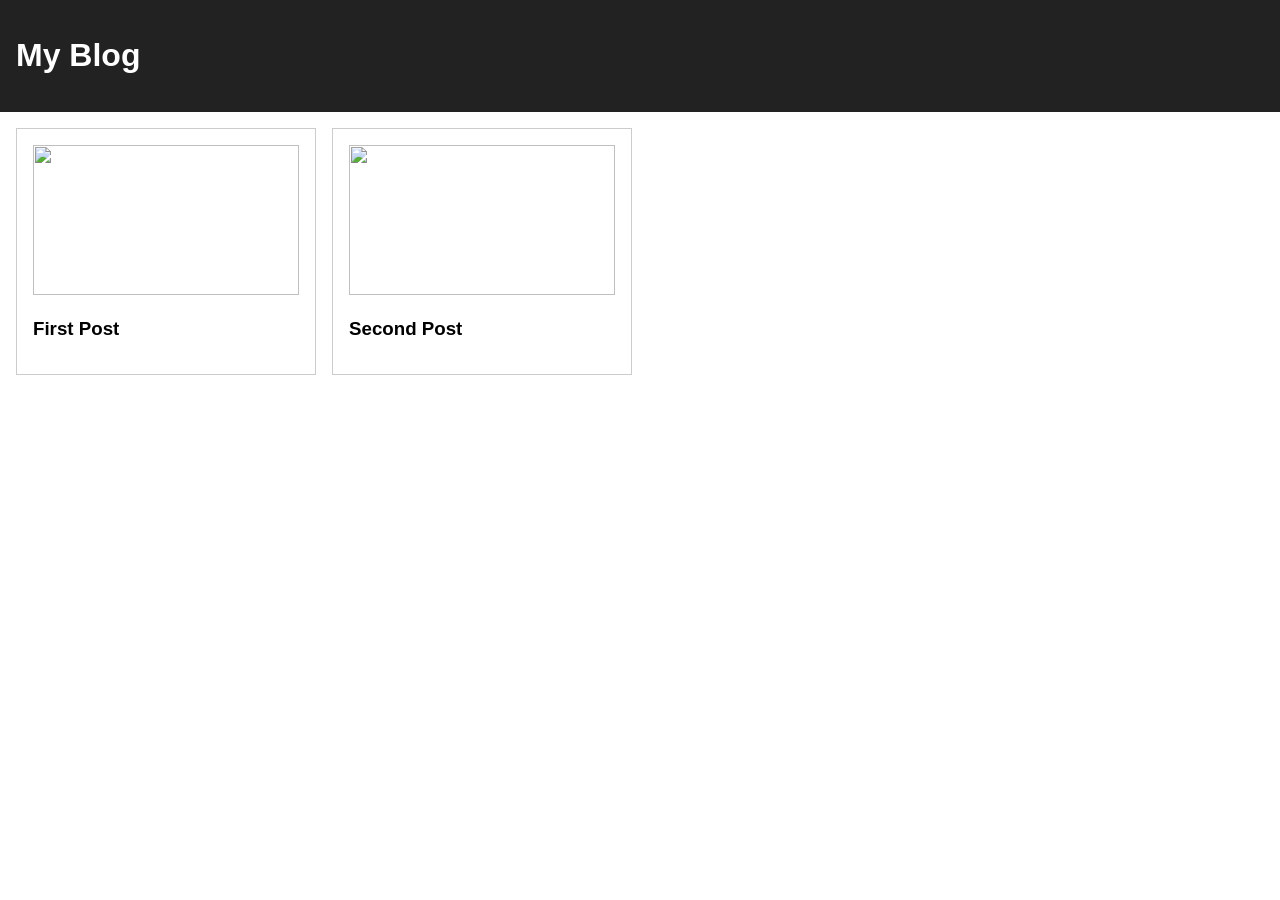
==== commit c3b3a566: "add site" ====
--- a/index.html
+++ b/index.html
@@ -1,380 +1,18 @@
-<!DOCTYPE html>
-<html lang="en">
-<head>
-  <meta charset="UTF-8" />
-  <meta name="viewport" content="width=device-width, initial-scale=1.0" />
-  <title>Sentient News — AI News &amp; Analysis</title>
-  <meta name="description" content="Sentient News is your source for in-depth coverage of artificial intelligence, machine learning, and the future of technology." />
-
-  <!-- Fonts -->
-  <link rel="preconnect" href="https://fonts.googleapis.com" />
-  <link rel="preconnect" href="https://fonts.gstatic.com" crossorigin />
-  <link href="https://fonts.googleapis.com/css2?family=Inter:wght@400;500;600;700;800&display=swap" rel="stylesheet" />
-
-  <!-- Styles -->
-  <link rel="stylesheet" href="css/style.css" />
-
-  <!-- Favicon (inline SVG data URI) -->
-  <link rel="icon" href="data:image/svg+xml,<svg xmlns='http://www.w3.org/2000/svg' viewBox='0 0 32 32'><rect width='32' height='32' rx='8' fill='%234f8ef7'/><text y='22' x='5' font-size='18' fill='white'>🧠</text></svg>" />
-</head>
-<body>
-
-  <!-- ═══════════════ NAVBAR ═══════════════ -->
-  <header class="navbar" role="banner">
-    <div class="navbar__inner">
-      <a href="index.html" class="navbar__brand" aria-label="Sentient News home">
-        <div class="navbar__brand-icon" aria-hidden="true">🧠</div>
-        Sentient News
-      </a>
-
-      <nav class="navbar__nav" aria-label="Main navigation">
-        <a href="index.html" class="active">Home</a>
-        <a href="#latest">Latest</a>
-        <a href="#topics">Topics</a>
-        <a href="article.html">Demo Article</a>
-        <a href="#about">About</a>
-      </nav>
-
-      <div class="navbar__cta">
-        <a href="#newsletter" class="btn btn--outline">Subscribe</a>
-        <button class="navbar__hamburger" aria-label="Toggle navigation" aria-expanded="false">
-          <span></span><span></span><span></span>
-        </button>
-      </div>
-    </div>
-  </header>
-
-  <!-- ═══════════════ HERO ═══════════════ -->
-  <main>
-    <section class="hero" aria-label="Site hero">
-      <div class="hero__bg" aria-hidden="true"></div>
-      <div class="hero__grid-lines" aria-hidden="true"></div>
-      <div class="hero__inner">
-        <div class="hero__eyebrow">
-          <span class="hero__eyebrow-dot" aria-hidden="true"></span>
-          AI News &amp; Analysis
-        </div>
-        <h1 class="hero__title">
-          Intelligence is <br />
-          <span class="hero__title-gradient">no longer artificial.</span>
-        </h1>
-        <p class="hero__subtitle">
-          Sentient News delivers deep reporting, expert analysis, and interactive data on
-          the technologies reshaping our world — from foundational models to real-world AI applications.
-        </p>
-        <div class="hero__actions">
-          <a href="#latest" class="btn btn--primary">Read Latest Stories</a>
-          <a href="article.html" class="btn btn--outline">Demo Article →</a>
-        </div>
-      </div>
-    </section>
-
-    <!-- ═══════════════ FEATURED ARTICLE ═══════════════ -->
-    <section class="featured-section container" id="latest" aria-label="Featured article">
-      <div class="section-header">
-        <h2 class="section-title">Featured</h2>
-        <a href="article.html" class="section-link">View all →</a>
-      </div>
-
-      <article class="featured-card">
-        <div class="featured-card__image">
-          <!-- Replace with: <img src="images/featured.jpg" alt="..." /> -->
-          <div class="img-placeholder img-placeholder--neural" style="min-height:340px;">
-            <svg xmlns="http://www.w3.org/2000/svg" viewBox="0 0 24 24" fill="none" stroke="#4f8ef7" stroke-width="1.5">
-              <circle cx="12" cy="12" r="3"/>
-              <circle cx="3"  cy="6"  r="2"/><circle cx="21" cy="6"  r="2"/>
-              <circle cx="3"  cy="18" r="2"/><circle cx="21" cy="18" r="2"/>
-              <circle cx="12" cy="2"  r="2"/><circle cx="12" cy="22" r="2"/>
-              <line x1="12" y1="9"  x2="12" y2="4"/>
-              <line x1="12" y1="15" x2="12" y2="20"/>
-              <line x1="9.5"  y1="10.5" x2="4.8"  y2="7.5"/>
-              <line x1="14.5" y1="10.5" x2="19.2" y2="7.5"/>
-              <line x1="9.5"  y1="13.5" x2="4.8"  y2="16.5"/>
-              <line x1="14.5" y1="13.5" x2="19.2" y2="16.5"/>
-            </svg>
-          </div>
-        </div>
-        <div class="featured-card__content">
-          <div class="article-tags">
-            <span class="tag">Deep Dive</span>
-            <span class="tag tag--purple">Language Models</span>
-          </div>
-          <h3 class="article-title">
-            <a href="article.html">The Trillion-Parameter Race: How AI Labs Are Scaling Beyond Human Comprehension</a>
-          </h3>
-          <p class="article-excerpt">
-            From GPT-2's 1.5 billion parameters to today's frontier models with hundreds of billions,
-            the scale of AI has exploded. We explore what that means for capability, cost,
-            and the future of intelligence itself — with interactive data you can explore.
-          </p>
-          <div class="article-meta">
-            <div class="article-meta__author">
-              <div class="avatar" aria-hidden="true">SN</div>
-              <span>Sentient News Staff</span>
-            </div>
-            <span class="article-meta__sep" aria-hidden="true">·</span>
-            <span>March 27, 2026</span>
-            <span class="article-meta__sep" aria-hidden="true">·</span>
-            <span>12 min read</span>
-          </div>
-          <a href="article.html" class="read-more-link" aria-label="Read the full article about AI scaling">
-            Read full story <span aria-hidden="true">→</span>
-          </a>
-        </div>
-      </article>
-    </section>
-
-    <!-- ═══════════════ ARTICLE GRID ═══════════════ -->
-    <section class="articles-section container" aria-label="Latest articles">
-      <div class="section-header">
-        <h2 class="section-title">Latest Stories</h2>
-      </div>
-
-      <div class="articles-grid" id="latest-articles">
-
-        <!-- Card 1 -->
-        <article class="article-card">
-          <div class="article-card__image">
-            <!-- Replace with: <img src="images/article-1.jpg" alt="..." /> -->
-            <div class="img-placeholder img-placeholder--robot">
-              <svg xmlns="http://www.w3.org/2000/svg" viewBox="0 0 24 24" fill="none" stroke="#7c5cf6" stroke-width="1.5">
-                <rect x="3" y="8" width="18" height="13" rx="2"/><rect x="9" y="2" width="6" height="5" rx="1"/>
-                <line x1="12" y1="7" x2="12" y2="8"/>
-                <circle cx="9"  cy="13" r="1.5"/><circle cx="15" cy="13" r="1.5"/>
-                <line x1="9" y1="17" x2="15" y2="17"/>
-              </svg>
-            </div>
-          </div>
-          <div class="article-card__body">
-            <div class="article-tags"><span class="tag tag--purple">Robotics</span></div>
-            <h3 class="article-card__title">
-              <a href="article.html">Boston Dynamics Meets GPT-4: A New Era of Embodied AI</a>
-            </h3>
-            <p class="article-card__excerpt">
-              Physical AI systems are gaining language and reasoning capabilities, blurring the line between digital and robotic intelligence.
-            </p>
-            <div class="article-card__footer">
-              <span>Mar 25, 2026</span>
-              <span>7 min read</span>
-            </div>
-          </div>
-        </article>
-
-        <!-- Card 2 -->
-        <article class="article-card">
-          <div class="article-card__image">
-            <div class="img-placeholder img-placeholder--data">
-              <svg xmlns="http://www.w3.org/2000/svg" viewBox="0 0 24 24" fill="none" stroke="#34d399" stroke-width="1.5">
-                <polyline points="22 12 18 12 15 21 9 3 6 12 2 12"/>
-              </svg>
-            </div>
-          </div>
-          <div class="article-card__body">
-            <div class="article-tags"><span class="tag tag--green">Healthcare</span></div>
-            <h3 class="article-card__title">
-              <a href="article.html">AI Detects Pancreatic Cancer 3 Years Earlier Than Radiologists</a>
-            </h3>
-            <p class="article-card__excerpt">
-              A new model trained on 100,000 CT scans can spot early-stage pancreatic cancer with 92% accuracy, potentially saving millions of lives.
-            </p>
-            <div class="article-card__footer">
-              <span>Mar 23, 2026</span>
-              <span>9 min read</span>
-            </div>
-          </div>
-        </article>
-
-        <!-- Card 3 -->
-        <article class="article-card">
-          <div class="article-card__image">
-            <div class="img-placeholder img-placeholder--chip">
-              <svg xmlns="http://www.w3.org/2000/svg" viewBox="0 0 24 24" fill="none" stroke="#f59e0b" stroke-width="1.5">
-                <rect x="7" y="7" width="10" height="10" rx="1"/>
-                <line x1="9" y1="7" x2="9" y2="3"/><line x1="12" y1="7" x2="12" y2="3"/><line x1="15" y1="7" x2="15" y2="3"/>
-                <line x1="9" y1="21" x2="9" y2="17"/><line x1="12" y1="21" x2="12" y2="17"/><line x1="15" y1="21" x2="15" y2="17"/>
-                <line x1="7" y1="9" x2="3" y2="9"/><line x1="7" y1="12" x2="3" y2="12"/><line x1="7" y1="15" x2="3" y2="15"/>
-                <line x1="21" y1="9" x2="17" y2="9"/><line x1="21" y1="12" x2="17" y2="12"/><line x1="21" y1="15" x2="17" y2="15"/>
-              </svg>
-            </div>
-          </div>
-          <div class="article-card__body">
-            <div class="article-tags"><span class="tag">Hardware</span></div>
-            <h3 class="article-card__title">
-              <a href="article.html">NVIDIA's Blackwell Ultra: 10x the Compute for a Fraction of the Cost</a>
-            </h3>
-            <p class="article-card__excerpt">
-              The latest GPU architecture promises to democratize large-scale model training — but supply constraints threaten to keep it in the hands of the few.
-            </p>
-            <div class="article-card__footer">
-              <span>Mar 21, 2026</span>
-              <span>6 min read</span>
-            </div>
-          </div>
-        </article>
-
-        <!-- Card 4 -->
-        <article class="article-card">
-          <div class="article-card__image">
-            <div class="img-placeholder img-placeholder--lang">
-              <svg xmlns="http://www.w3.org/2000/svg" viewBox="0 0 24 24" fill="none" stroke="#4f8ef7" stroke-width="1.5">
-                <path d="M21 15a2 2 0 0 1-2 2H7l-4 4V5a2 2 0 0 1 2-2h14a2 2 0 0 1 2 2z"/>
-              </svg>
-            </div>
-          </div>
-          <div class="article-card__body">
-            <div class="article-tags"><span class="tag">Policy</span></div>
-            <h3 class="article-card__title">
-              <a href="article.html">The EU AI Act: One Year Later — What's Changed and What Hasn't</a>
-            </h3>
-            <p class="article-card__excerpt">
-              The world's most comprehensive AI regulation has been in effect for 12 months. We analyse compliance rates, enforcement actions, and industry reactions.
-            </p>
-            <div class="article-card__footer">
-              <span>Mar 19, 2026</span>
-              <span>11 min read</span>
-            </div>
-          </div>
-        </article>
-
-        <!-- Card 5 -->
-        <article class="article-card">
-          <div class="article-card__image">
-            <div class="img-placeholder img-placeholder--neural">
-              <svg xmlns="http://www.w3.org/2000/svg" viewBox="0 0 24 24" fill="none" stroke="#a78bfa" stroke-width="1.5">
-                <path d="M12 2L2 7l10 5 10-5-10-5z"/>
-                <path d="M2 17l10 5 10-5"/>
-                <path d="M2 12l10 5 10-5"/>
-              </svg>
-            </div>
-          </div>
-          <div class="article-card__body">
-            <div class="article-tags"><span class="tag tag--purple">Research</span></div>
-            <h3 class="article-card__title">
-              <a href="article.html">Mixture of Experts: The Architecture Powering the Next Generation of AI</a>
-            </h3>
-            <p class="article-card__excerpt">
-              MoE models route inputs to specialised sub-networks, enabling massive parameter counts without the proportional compute cost. Here's why it matters.
-            </p>
-            <div class="article-card__footer">
-              <span>Mar 17, 2026</span>
-              <span>8 min read</span>
-            </div>
-          </div>
-        </article>
-
-        <!-- Card 6 -->
-        <article class="article-card">
-          <div class="article-card__image">
-            <div class="img-placeholder img-placeholder--data">
-              <svg xmlns="http://www.w3.org/2000/svg" viewBox="0 0 24 24" fill="none" stroke="#34d399" stroke-width="1.5">
-                <circle cx="12" cy="12" r="10"/>
-                <line x1="2" y1="12" x2="22" y2="12"/>
-                <path d="M12 2a15.3 15.3 0 0 1 4 10 15.3 15.3 0 0 1-4 10 15.3 15.3 0 0 1-4-10 15.3 15.3 0 0 1 4-10z"/>
-              </svg>
-            </div>
-          </div>
-          <div class="article-card__body">
-            <div class="article-tags"><span class="tag tag--green">Open Source</span></div>
-            <h3 class="article-card__title">
-              <a href="article.html">Open-Source AI Is Catching Up to Closed Models Faster Than Expected</a>
-            </h3>
-            <p class="article-card__excerpt">
-              New benchmarks show community-developed models narrowing the gap with proprietary systems. Is the open-source AI spring finally here?
-            </p>
-            <div class="article-card__footer">
-              <span>Mar 15, 2026</span>
-              <span>10 min read</span>
-            </div>
-          </div>
-        </article>
-
-      </div><!-- /.articles-grid -->
-    </section>
-
-    <!-- ═══════════════ NEWSLETTER ═══════════════ -->
-    <section class="newsletter-section container" id="newsletter" aria-label="Newsletter signup">
-      <div class="newsletter-box">
-        <div class="newsletter-box__text">
-          <h2>Stay at the frontier.</h2>
-          <p>
-            Get our weekly digest of the most important AI stories, research breakthroughs,
-            and analysis — delivered straight to your inbox. No fluff, just signal.
-          </p>
-        </div>
-        <form class="newsletter-form" aria-label="Email subscription form">
-          <label for="newsletter-email" class="sr-only">Email address</label>
-          <input
-            type="email"
-            id="newsletter-email"
-            name="email"
-            placeholder="your@email.com"
-            required
-            autocomplete="email"
-          />
-          <button type="submit" class="btn btn--primary">Subscribe</button>
-        </form>
-      </div>
-    </section>
-
-  </main>
-
-  <!-- ═══════════════ FOOTER ═══════════════ -->
-  <footer class="footer" role="contentinfo" id="about">
-    <div class="footer__inner">
-      <div class="footer__top">
-        <div class="footer__brand">
-          <a href="index.html" class="navbar__brand" style="font-size:1.1rem;">
-            <div class="navbar__brand-icon" aria-hidden="true">🧠</div>
-            Sentient News
-          </a>
-          <p>
-            In-depth coverage of artificial intelligence, machine learning,
-            and the technologies reshaping our world. Independent. Rigorous. Forward-looking.
-          </p>
-        </div>
-
-        <div class="footer__col">
-          <h4>Topics</h4>
-          <ul>
-            <li><a href="#">Language Models</a></li>
-            <li><a href="#">Robotics</a></li>
-            <li><a href="#">Healthcare AI</a></li>
-            <li><a href="#">AI Policy</a></li>
-            <li><a href="#">Research</a></li>
-          </ul>
-        </div>
-
-        <div class="footer__col">
-          <h4>Company</h4>
-          <ul>
-            <li><a href="#">About Us</a></li>
-            <li><a href="#">Our Team</a></li>
-            <li><a href="#">Advertise</a></li>
-            <li><a href="#">Contact</a></li>
-          </ul>
-        </div>
-
-        <div class="footer__col">
-          <h4>Legal</h4>
-          <ul>
-            <li><a href="#">Privacy Policy</a></li>
-            <li><a href="#">Terms of Service</a></li>
-            <li><a href="#">Cookie Settings</a></li>
-          </ul>
-        </div>
-      </div>
-
-      <div class="footer__bottom">
-        <span>© 2026 Sentient News. All rights reserved.</span>
-        <span>Built for the AI-curious mind.</span>
-      </div>
-    </div>
-  </footer>
-
-  <!-- Visually hidden utility -->
-  <style>.sr-only{position:absolute;width:1px;height:1px;padding:0;margin:-1px;overflow:hidden;clip:rect(0,0,0,0);white-space:nowrap;border:0}</style>
-
-  <!-- Scripts -->
-  <script src="js/main.js"></script>
-</body>
-</html>
+<!DOCTYPE html>
+<html lang="en">
+<head>
+  <meta charset="UTF-8">
+  <title>My Blog</title>
+  <link rel="stylesheet" href="styles.css">
+</head>
+<body>
+
+<header>
+  <h1>My Blog</h1>
+</header>
+
+<main id="articlesGrid" class="grid"></main>
+
+<script src="script.js"></script>
+</body>
+</html>
--- a/styles.css
+++ b/styles.css
@@ -0,0 +1,44 @@
+body {
+  font-family: Arial, sans-serif;
+  margin: 0;
+  padding: 0;
+}
+
+header {
+  background: #222;
+  color: white;
+  padding: 1rem;
+}
+
+.grid {
+  display: grid;
+  grid-template-columns: repeat(auto-fill, minmax(250px, 1fr));
+  gap: 1rem;
+  padding: 1rem;
+}
+
+.card {
+  border: 1px solid #ccc;
+  padding: 1rem;
+  cursor: pointer;
+  transition: 0.2s;
+}
+
+.card:hover {
+  background: #f5f5f5;
+}
+
+.card img {
+  width: 100%;
+  height: 150px;
+  object-fit: cover;
+}
+
+#content {
+  padding: 1rem;
+  font-size: 16px;
+}
+
+.controls {
+  padding: 1rem;
+}
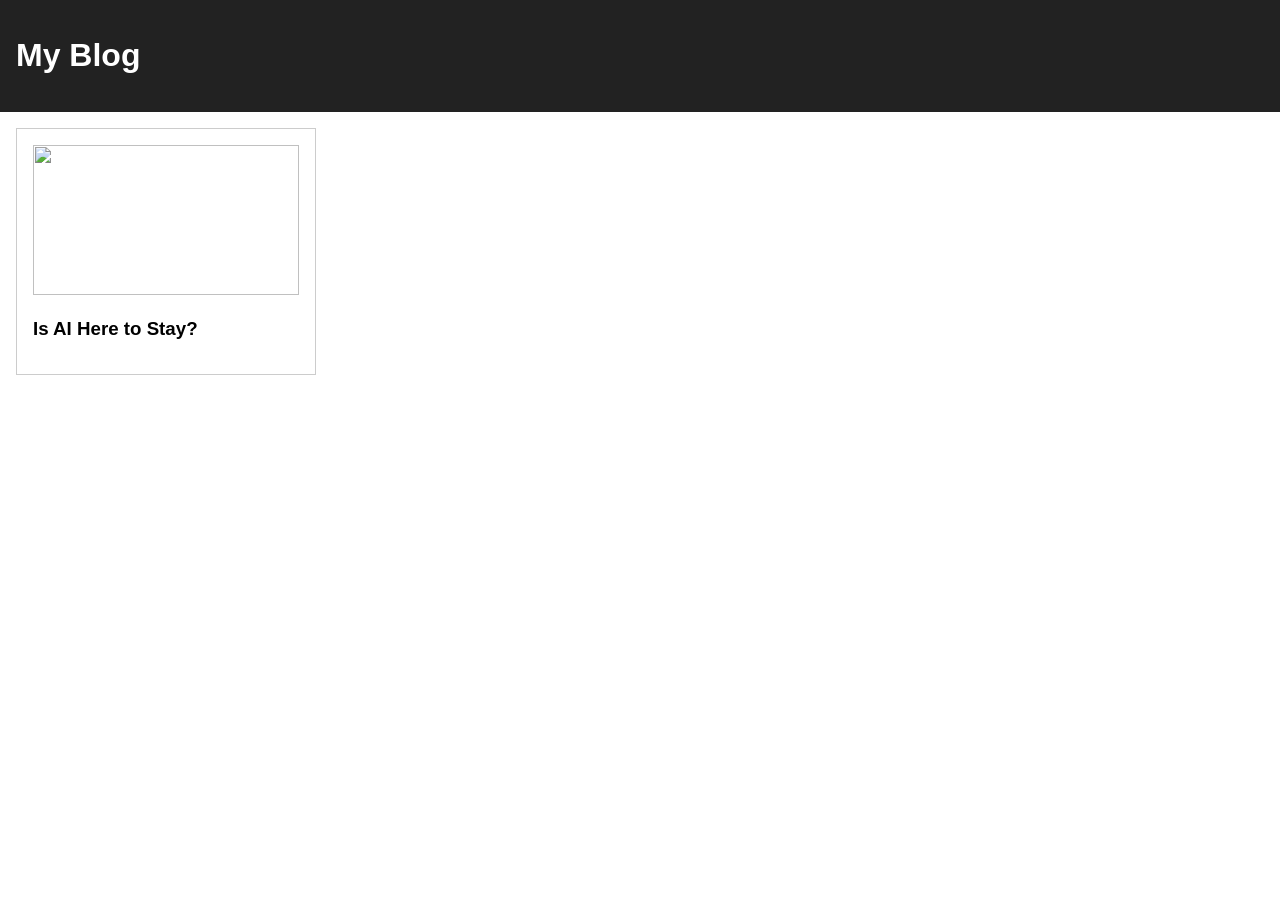
==== commit 75588c8e: "oops now its external" ====
--- a/index.html
+++ b/index.html
@@ -11,8 +11,14 @@
   <h1>My Blog</h1>
 </header>
 
-<main id="articlesGrid" class="grid"></main>
+<main class="grid">
 
-<script src="script.js"></script>
+  <div class="card" onclick="location.href='article1.html'">
+    <img src="https://henleyhs.github.io/newsblog9eng/images/cover1.jpg">
+    <h3>Is AI Here to Stay?</h3>
+  </div>
+
+</main>
+
 </body>
 </html>
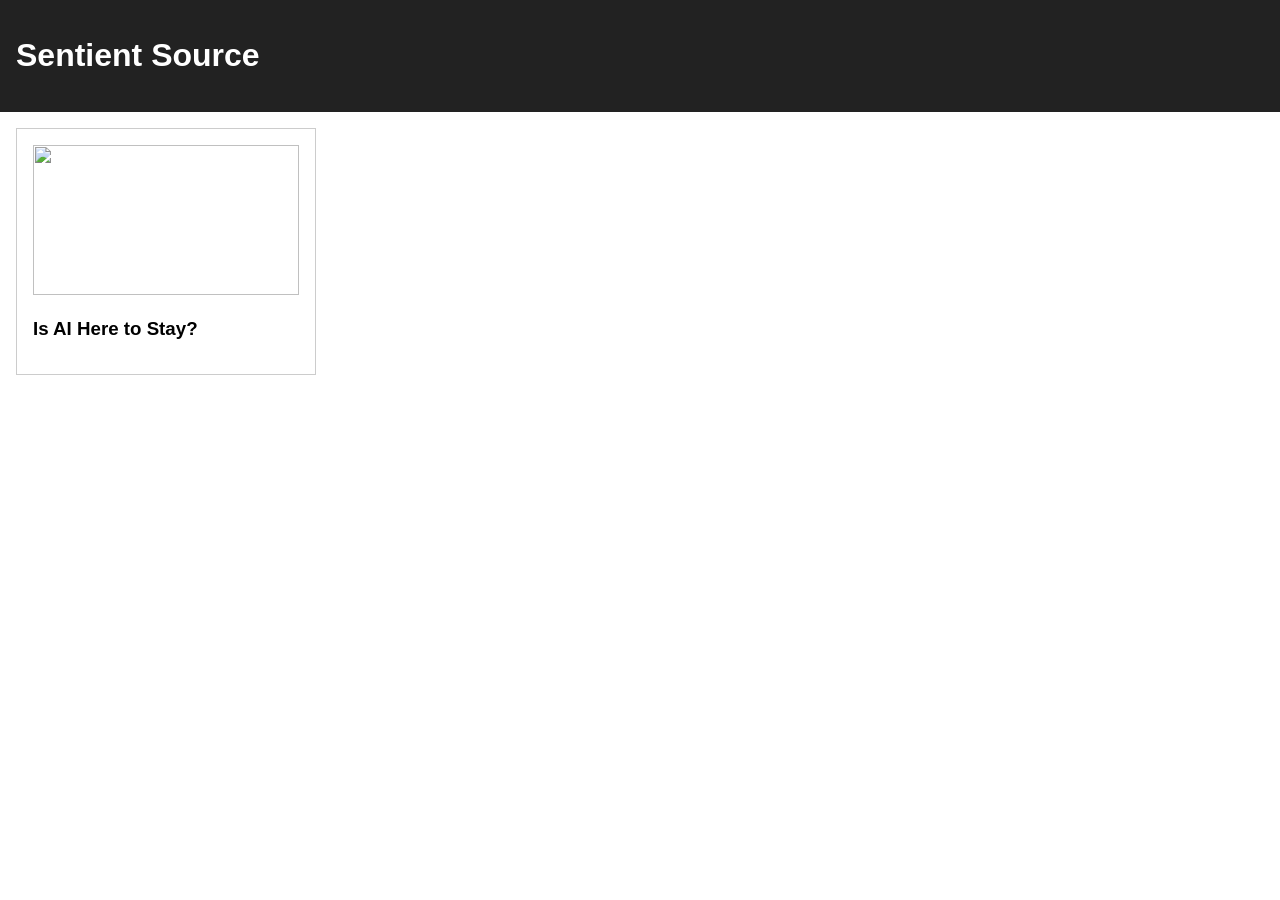
==== commit 8cf0d993: "update title" ====
--- a/index.html
+++ b/index.html
@@ -2,13 +2,13 @@
 <html lang="en">
 <head>
   <meta charset="UTF-8">
-  <title>My Blog</title>
+  <title></title>
   <link rel="stylesheet" href="styles.css">
 </head>
 <body>
 
 <header>
-  <h1>My Blog</h1>
+  <h1>Sentient Source</h1>
 </header>
 
 <main class="grid">
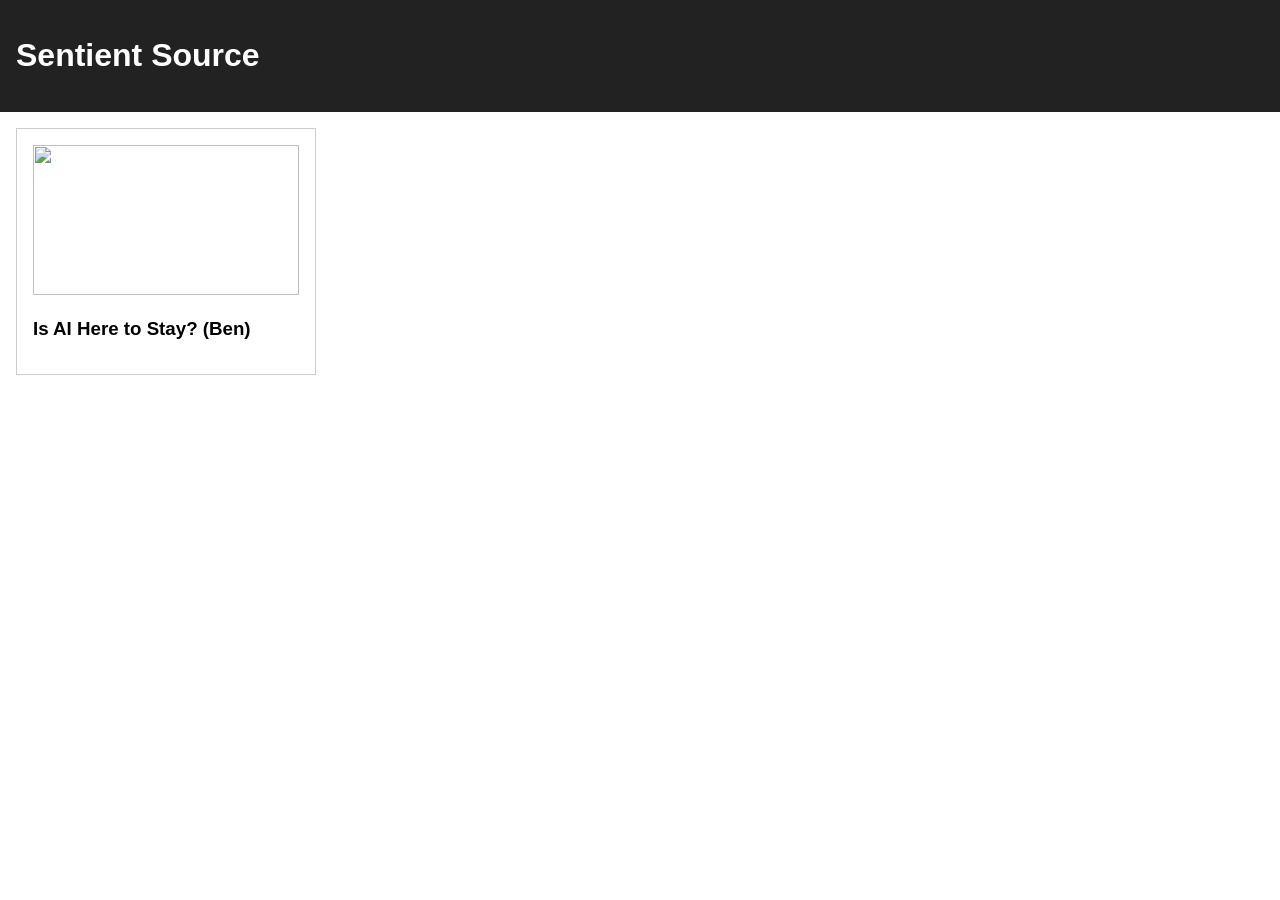
==== commit 75718e68: "Update index.html" ====
--- a/index.html
+++ b/index.html
@@ -14,11 +14,11 @@
 <main class="grid">
 
   <div class="card" onclick="location.href='article1.html'">
-    <img src="https://henleyhs.github.io/newsblog9eng/images/cover1.jpg">
-    <h3>Is AI Here to Stay?</h3>
+    <img src="https://cdn.hackclub.com/019d40ec-15f0-7bec-9369-60b4cbfcb3c3/cover1.jpg">
+    <h3>Is AI Here to Stay? (Ben)</h3>
   </div>
 
 </main>
 
 </body>
-</html>+</html>
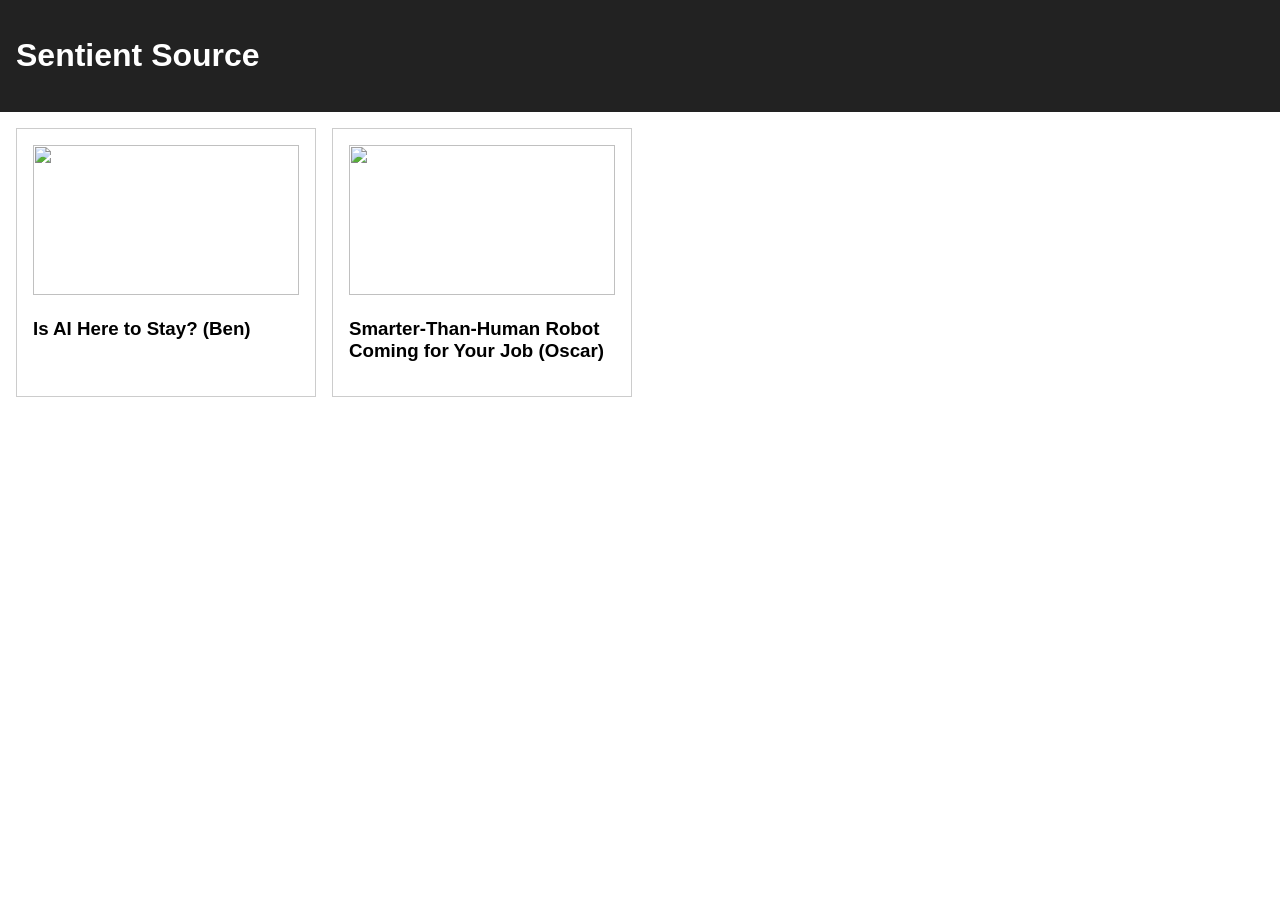
==== commit 8e7eed23: "Merge pull request #3 from BennyGaming635/main uhhhhh idk" ====
--- a/index.html
+++ b/index.html
@@ -17,6 +17,11 @@
     <img src="https://cdn.hackclub.com/019d40ec-15f0-7bec-9369-60b4cbfcb3c3/cover1.jpg">
     <h3>Is AI Here to Stay? (Ben)</h3>
   </div>
+  <div class="card" onclick="location.href='article2.html'">
+    <img src="https://cdn.hackclub.com/019d651c-1b3f-7538-ba72-0a0a796f20e6/scaryai.jpg">
+    <h3>Smarter-Than-Human Robot Coming for Your Job (Oscar)</h3>
+  </div>
+
 
 </main>
 
